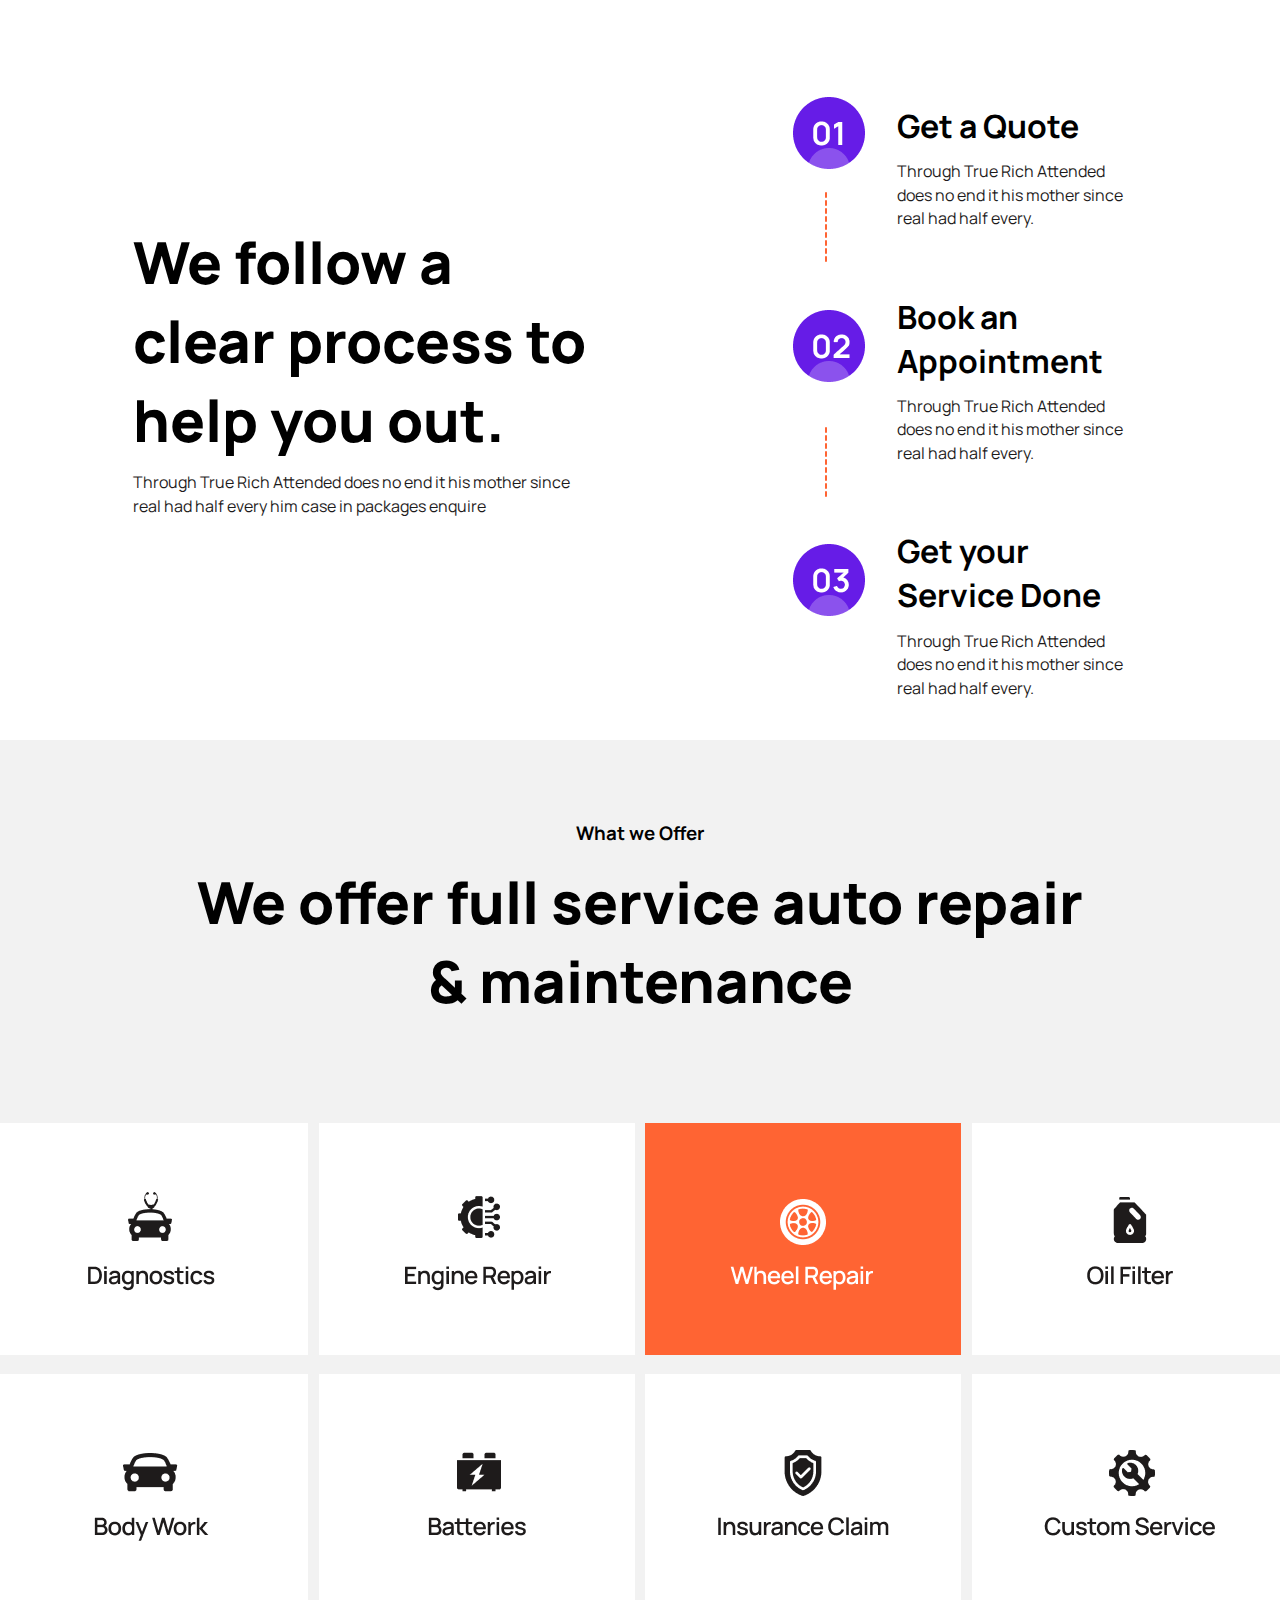
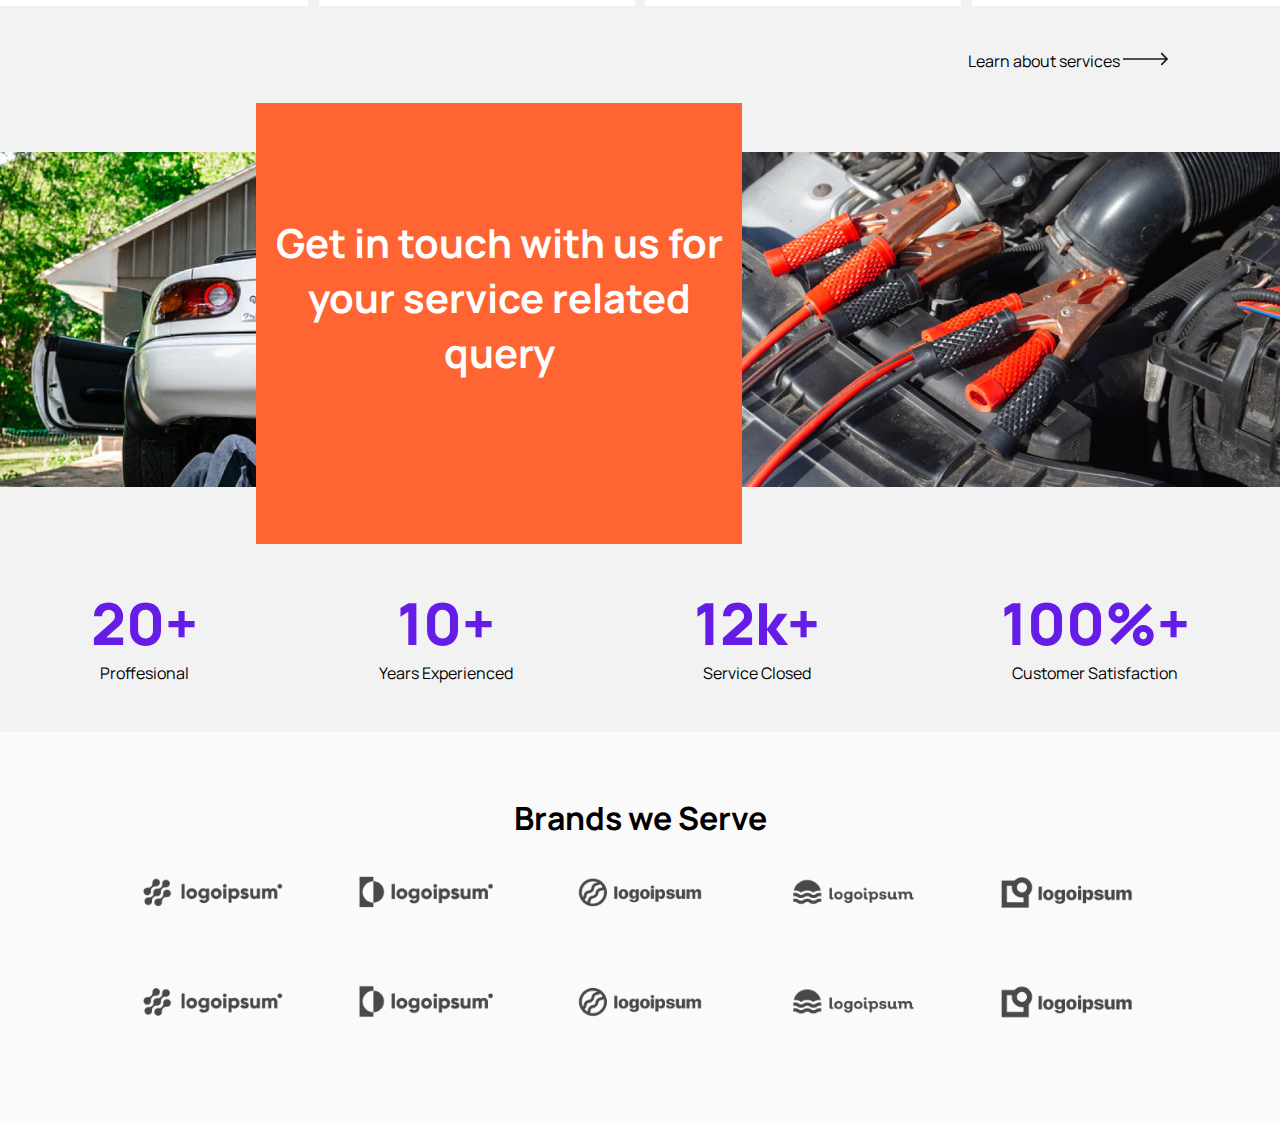
==== index.html @ 269bc6b2 "Implemented task four kodecamp landing page" ====
<!DOCTYPE html>
<html lang="en">
<head>
    <meta charset="UTF-8">
    <meta http-equiv="X-UA-Compatible" content="IE=edge">
    <meta name="viewport" content="width=device-width, initial-scale=1.0">
    <link rel="stylesheet" href="css/task3.css">
     <link href="https://fonts.googleapis.com/css2?family=Manrope&display=swap" rel="stylesheet">
    <title>task3</title>
</head>
<body>
    <section>
        <div class="container">
            <div class="wrapper">
                <div class="left-section">
                    <h2>We follow a clear process 
                        to help you out.</h2>
                    <p class="p1">Through True Rich Attended does no end it his mother since real had half every him case in 
                        packages enquire</p>
                </div>
                <div class="right-section">
                    <div class="d-flex">
                        <div class="ball-1 ball">
                            <img src="img/no-1.png" alt="ball" id="ball">
                        </div>
                        <div class="text">
                            <h1>Get a Quote</h1>
                            <p class="p1">Through True Rich Attended does no end it his mother since real had half every.</p>
                        </div>
                    </div>
                    <span class="line">
                        <svg width="2" height="71" viewBox="0 0 2 71" fill="none" xmlns="http://www.w3.org/2000/svg">
                            <line x1="1" y1="1" x2="0.999997" y2="70" stroke="#FF6433" stroke-width="2" stroke-linecap="round" stroke-dasharray="4 4"/>
                        </svg>
                    </span>

                    <div class="d-flex">
                        <div class="ball-2 ball">
                            <img src="img/no-2.png" alt="ball" id="ball">
                        </div>
                        <div class="text">
                            <h1>Book an Appointment</h1>
                            <p class="p1">Through True Rich Attended does no end it his mother since real had half every.</p>
                        </div>

                    </div>

                    <span class="line">
                        <svg width="2" height="71" viewBox="0 0 2 71" fill="none" xmlns="http://www.w3.org/2000/svg">
                            <line x1="1" y1="1" x2="0.999997" y2="70" stroke="#FF6433" stroke-width="2" stroke-linecap="round" stroke-dasharray="4 4"/>
                        </svg>
                    </span>
                    
                    <div class="d-flex">
                        <div class="ball-3 ball">
                            <img src="img/no3.png" alt="ball" id="ball">
                        </div>
                        <div class="text">
                            <h1>Get your Service Done</h1>
                            <p class="p1">Through True Rich Attended does no end it his mother since real had half every.</p>
                        </div>

                    </div>
            
                </div>
            </div>

        </div>
    </section>
    <section class="services">
        <div class="offer">
            <h3>What we Offer</h3>
            <h2>We offer full service auto repair <br>& maintenance</h2>
        </div>
        <div class="image-line-1">
            <div><img src="img/Item1.png" alt=""></div>
            <div><img src="img/Item2.png" alt=""></div>
            <div><img src="img/Item3.png" alt=""></div>
            <div><img src="img/Item4.png" alt=""></div>
        </div>
        <div class="image-line-2">
            <div><img src="img/Item5.png" alt=""></div>
            <div><img src="img/Item6.png" alt=""></div>
            <div><img src="img/Item7.png" alt=""></div>
            <div><img src="img/Item8.png" alt=""></div>
        </div>

        <div class="learn-more">
            <span>
                Learn about services 
                <a href="#"><svg width="45" height="16" viewBox="0 0 53 16" fill="none" xmlns="http://www.w3.org/2000/svg">
                    <path d="M52.7071 8.70711C53.0976 8.31658 53.0976 7.68342 52.7071 7.29289L46.3431 0.928932C45.9526 0.538408 45.3195 0.538408 44.9289 0.928932C44.5384 1.31946 44.5384 1.95262 44.9289 2.34315L50.5858 8L44.9289 13.6569C44.5384 14.0474 44.5384 14.6805 44.9289 15.0711C45.3195 15.4616 45.9526 15.4616 46.3431 15.0711L52.7071 8.70711ZM0 9H52V7H0V9Z" fill="#1E1B1B"/>
                    </svg>
                </a>
            </span>
        </div>

        <div class="intouch">
            <div class="inTouch-2">
                <img src="img/Image 1.png">
                <img src="img/ovGrEUgrkyE.png">
            </div>

            <div class="touch">
                <h3>Get in touch with us for<br>your service related query</h3>
            </div>
        </div>
        <div class="numbers">
            <span>
                <p class="subtitle">20+ </p>
                <p>Proffesional</p>
            </span>
            <span>
                <p class="subtitle">10+ </p>
                <p>Years Experienced</p>
            </span>
            <span>
                <p class="subtitle">12k+ </p>
                <p>Service Closed</p>
            </span>

            <span>
                <p class="subtitle">100%+ </p>
                <p>Customer Satisfaction</p>

            </span>
        </div>
        <div class="connnection-third">
            <div class="brands">
                <h1>Brands we Serve</h1>
                <img src="img/Brand-Row.png" alt="" width="90%">
                <img src="img/Brand-Row.png" alt="" width="90%">
            </div>

        </div>
    </section>
</body>
</html>
---- css/task3.css ----
*{
    margin: 0;
    padding: 0;
    box-sizing: border-box;
}

body{
    font-family: manrope;
}

.container{
    width: 80%;
    margin: 0 auto;

}

.wrapper{
    display: flex;
    justify-content: space-between;
    align-items: center;
    padding: 20px 5px;
}

.left-section{
    width: 45%;
}


.right-section{
    width: 40%;
    padding: 20px;
}

.d-flex{
    display: flex;
    align-items: center; 
}

.line{
position: absolute;
margin-left: 4rem;
margin-top: -2.4rem;
}

.ball{
    padding: 2rem;
}

#ball{
    max-width: 72px;
    margin: 1rem 0;
}

.p1{
    color: #1E1B1B;
    margin-top: 0.76rem;
    line-height: 1.47rem;
    font-size: 16px;
}
.text{
    margin-top:4rem;
}

h2{
    font-family: 'Manrope';
    font-style: normal;
    font-weight: 800;
    font-size: 58px;
}

.right-section-1 .p1{
    border-left: 2px dashed #FF6433;
    display: flex;
    padding: 20px;
    align-items: center;
    margin-left: 40px;

}

.right-section-1 #ball{
    margin-right: 20px;
}

.right-section-1 .p{
    margin-right: 30px;
}

.p{
    margin-right: 20px;
}

.services{
    width: 100%;
    background-color: #F2F2F2;
    text-align: center;
}

.image-line-2, .image-line-1{
    display: flex;
    justify-content: center;
    padding:0.1rem;
}
.image-line-1 img, .image-line-2 img{
    padding:0.34rem ;
}

.services .p{

    border-left: 2px solid;
}
.offer{
    padding: 5rem;
}

.offer h2{
    display: flex;
    justify-content: center;
    margin: 1rem 0;
}

.numbers{
     display: flex;
     justify-content: space-around;
     padding: 3rem 0;
}

.numbers .subtitle{
    font-weight: 800;
     font-size: 58px;
     color: #661CE7;
}

.learn-more{
    display: flex;
    justify-content: end;
    margin-right: 5rem;
    padding: 2rem;
}

.container-3{
    width: 100%;
    height: 100vh;
    margin-top: 0px;
}

.connection-first{
    display: flex;
    position: relative;
}


.touch{
    width: 38%;
    height: 49vh;
    background-color: #FF6433;
    position: absolute;
    left: 20%;
    margin-top: -24rem;
}

.inTouch-2 img{
    overflow: hidden;
}
.inTouch-2{
   display: flex;
   justify-content: center;
   position: relative;
}
.intouch{
    margin: 3rem 0;
}

.touch h3{
    text-align: center;
    margin-top: 5rem;
    color: #ffff;
    font-size: 40px;
    font-weight: bold;
    padding: 2rem 1rem;
}
.connection-second{
    height: 15vh;
    background-color: #F2F2F2;
}

.connnection-third{
    background-color: #FAFAFA;
    padding: 4rem;
}

.connection-third h1{
    padding-top: 45px;
    margin-bottom: 15px;

}
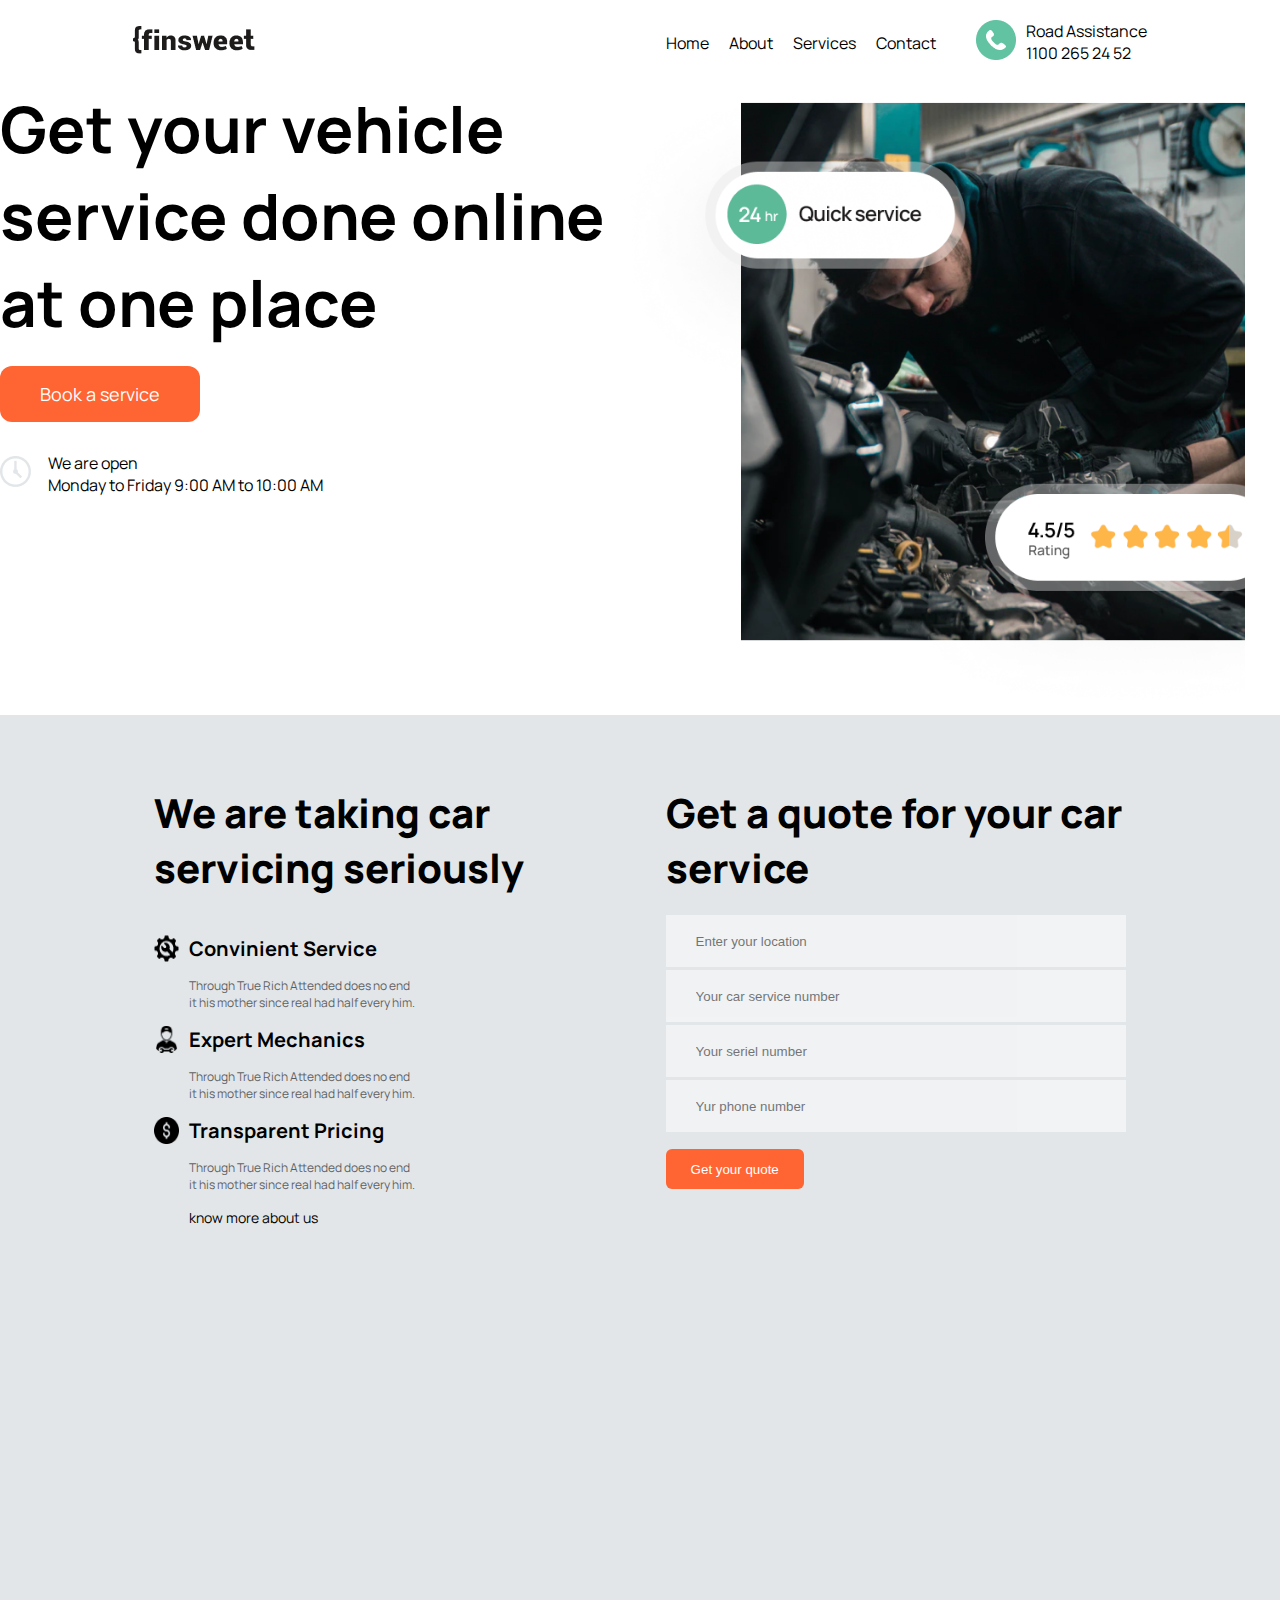
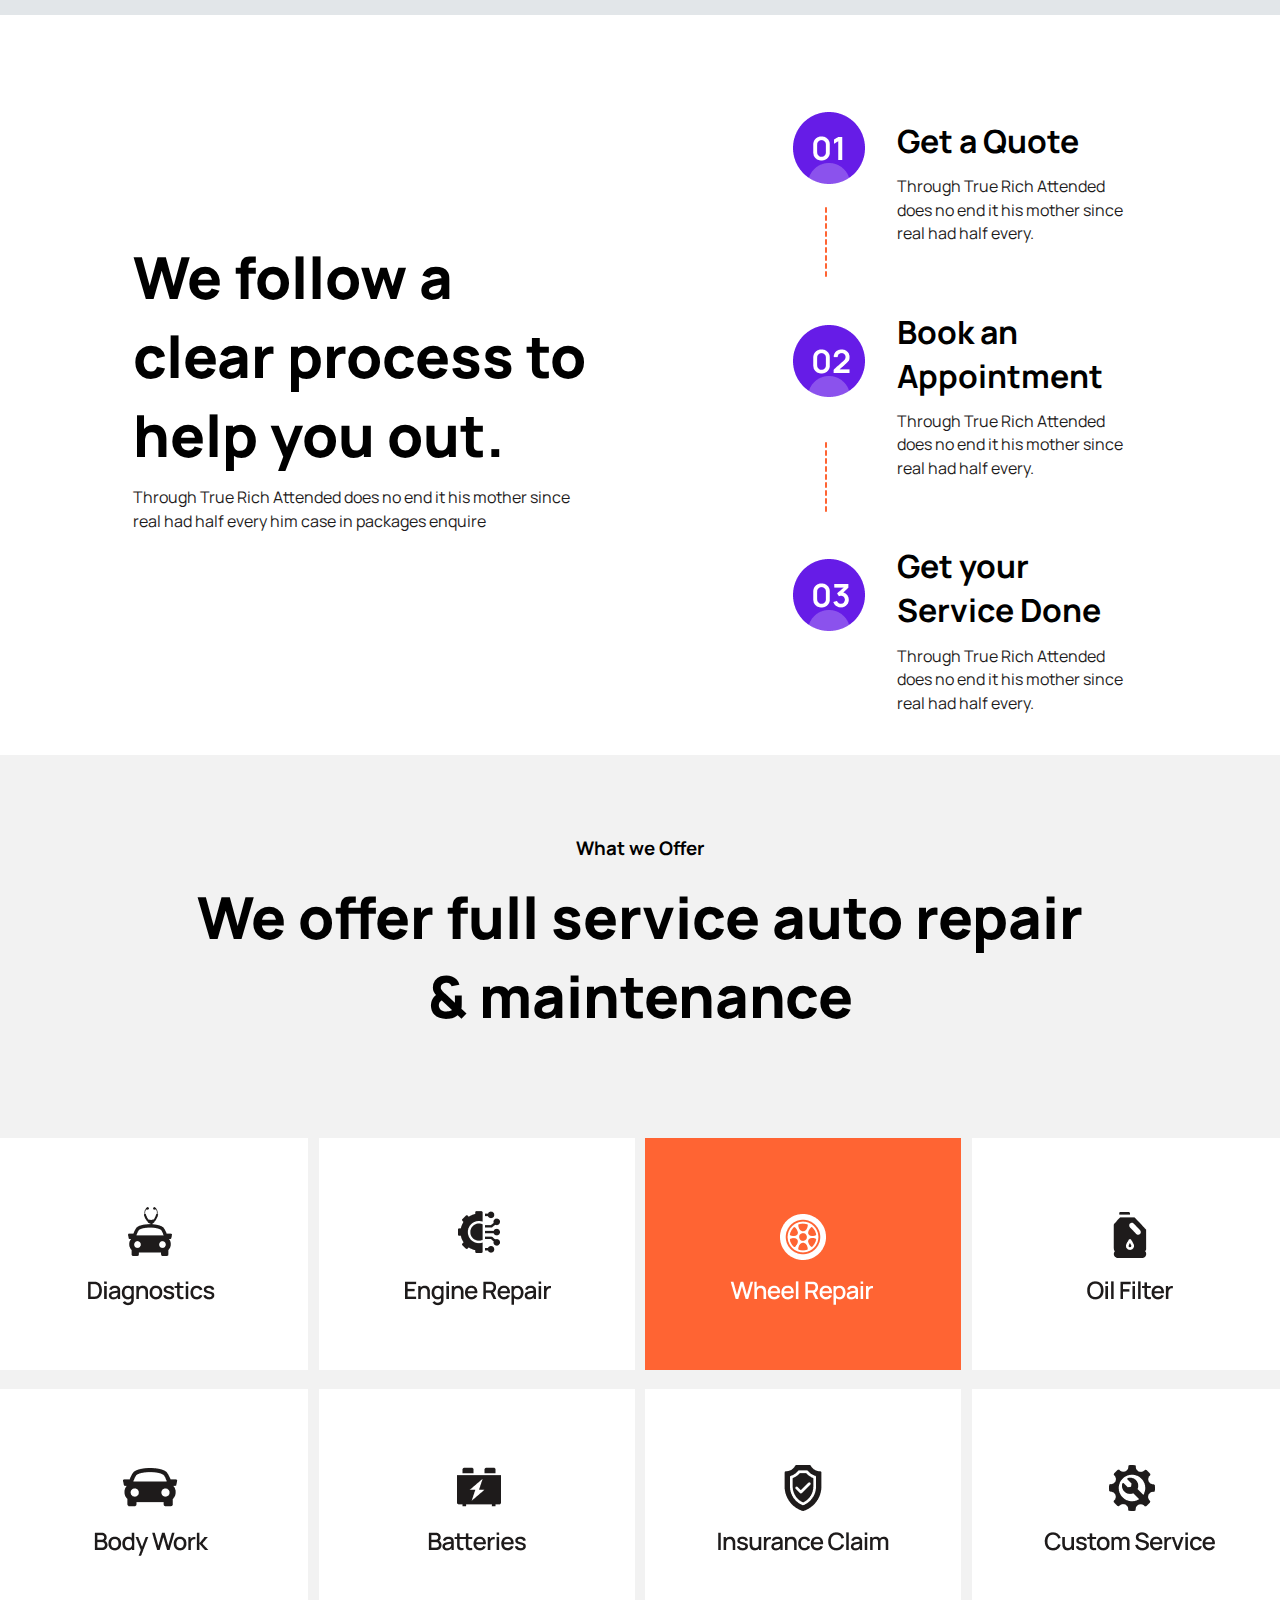
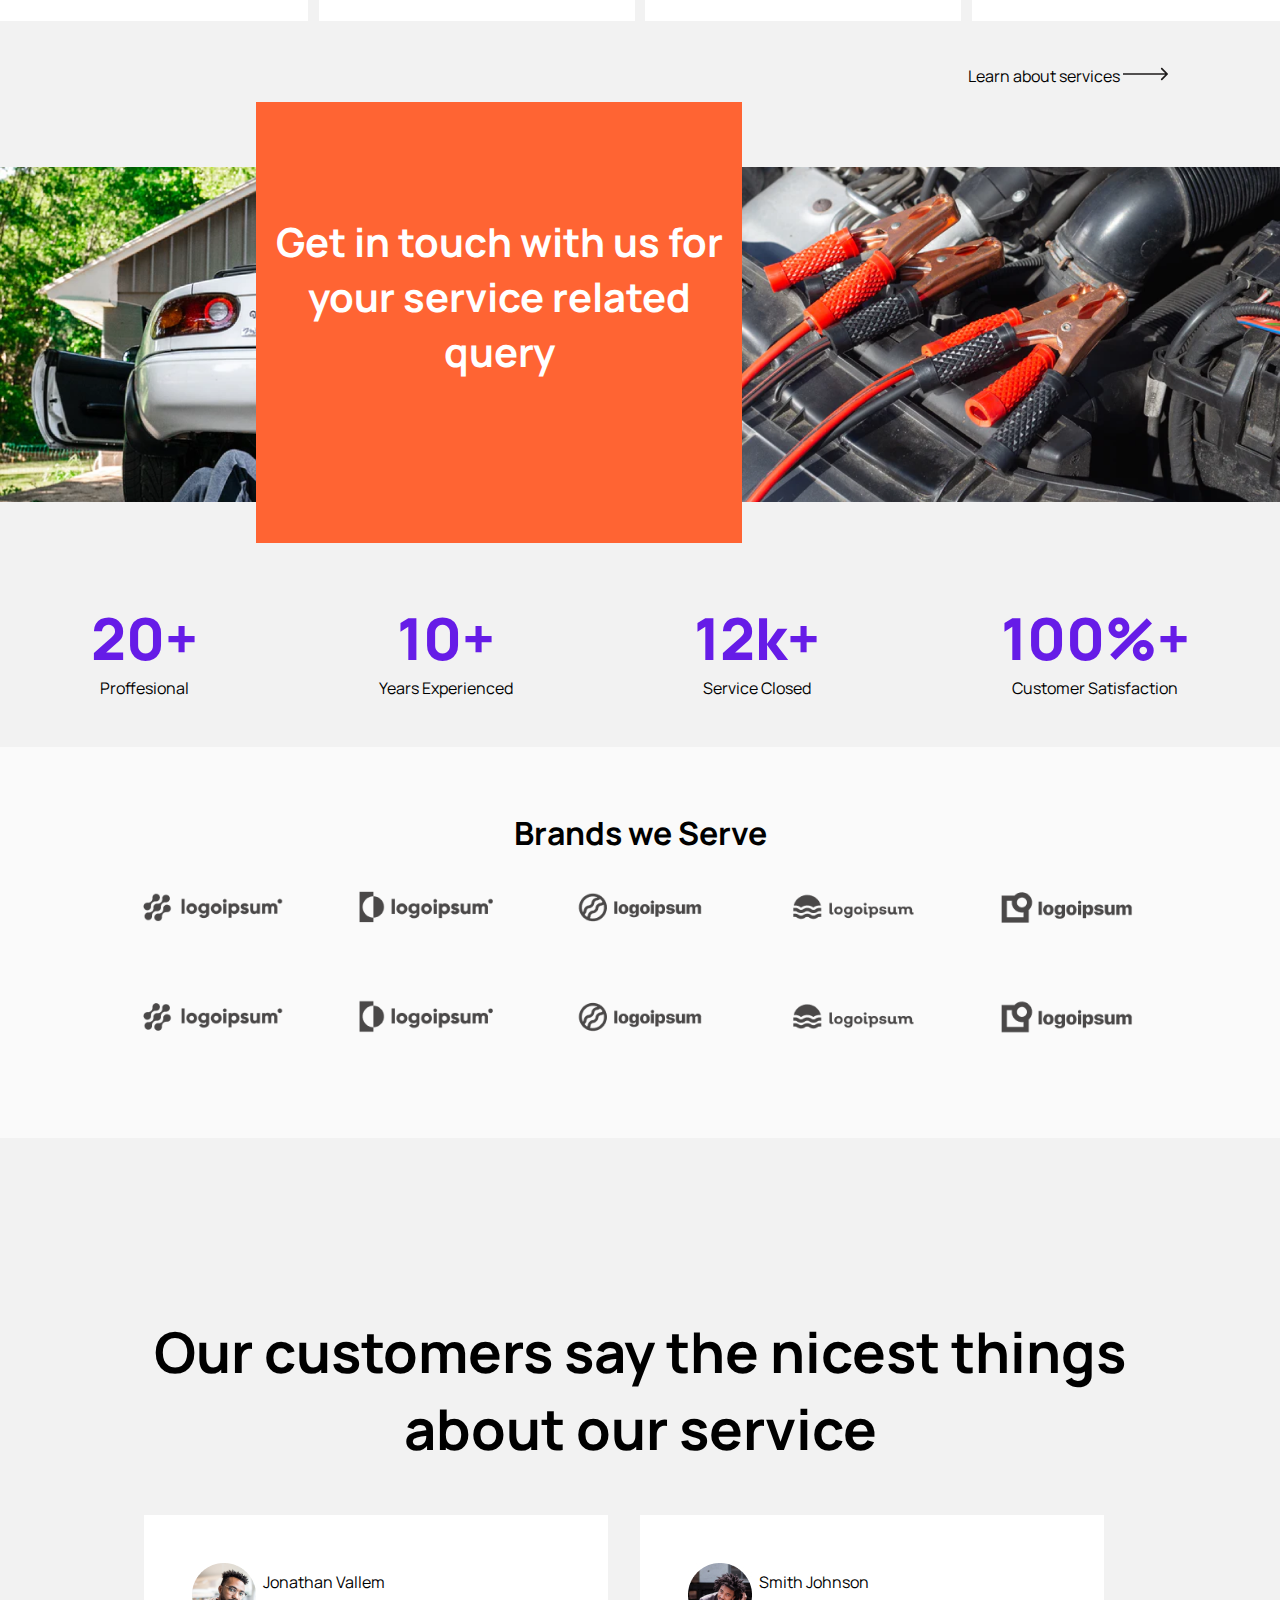
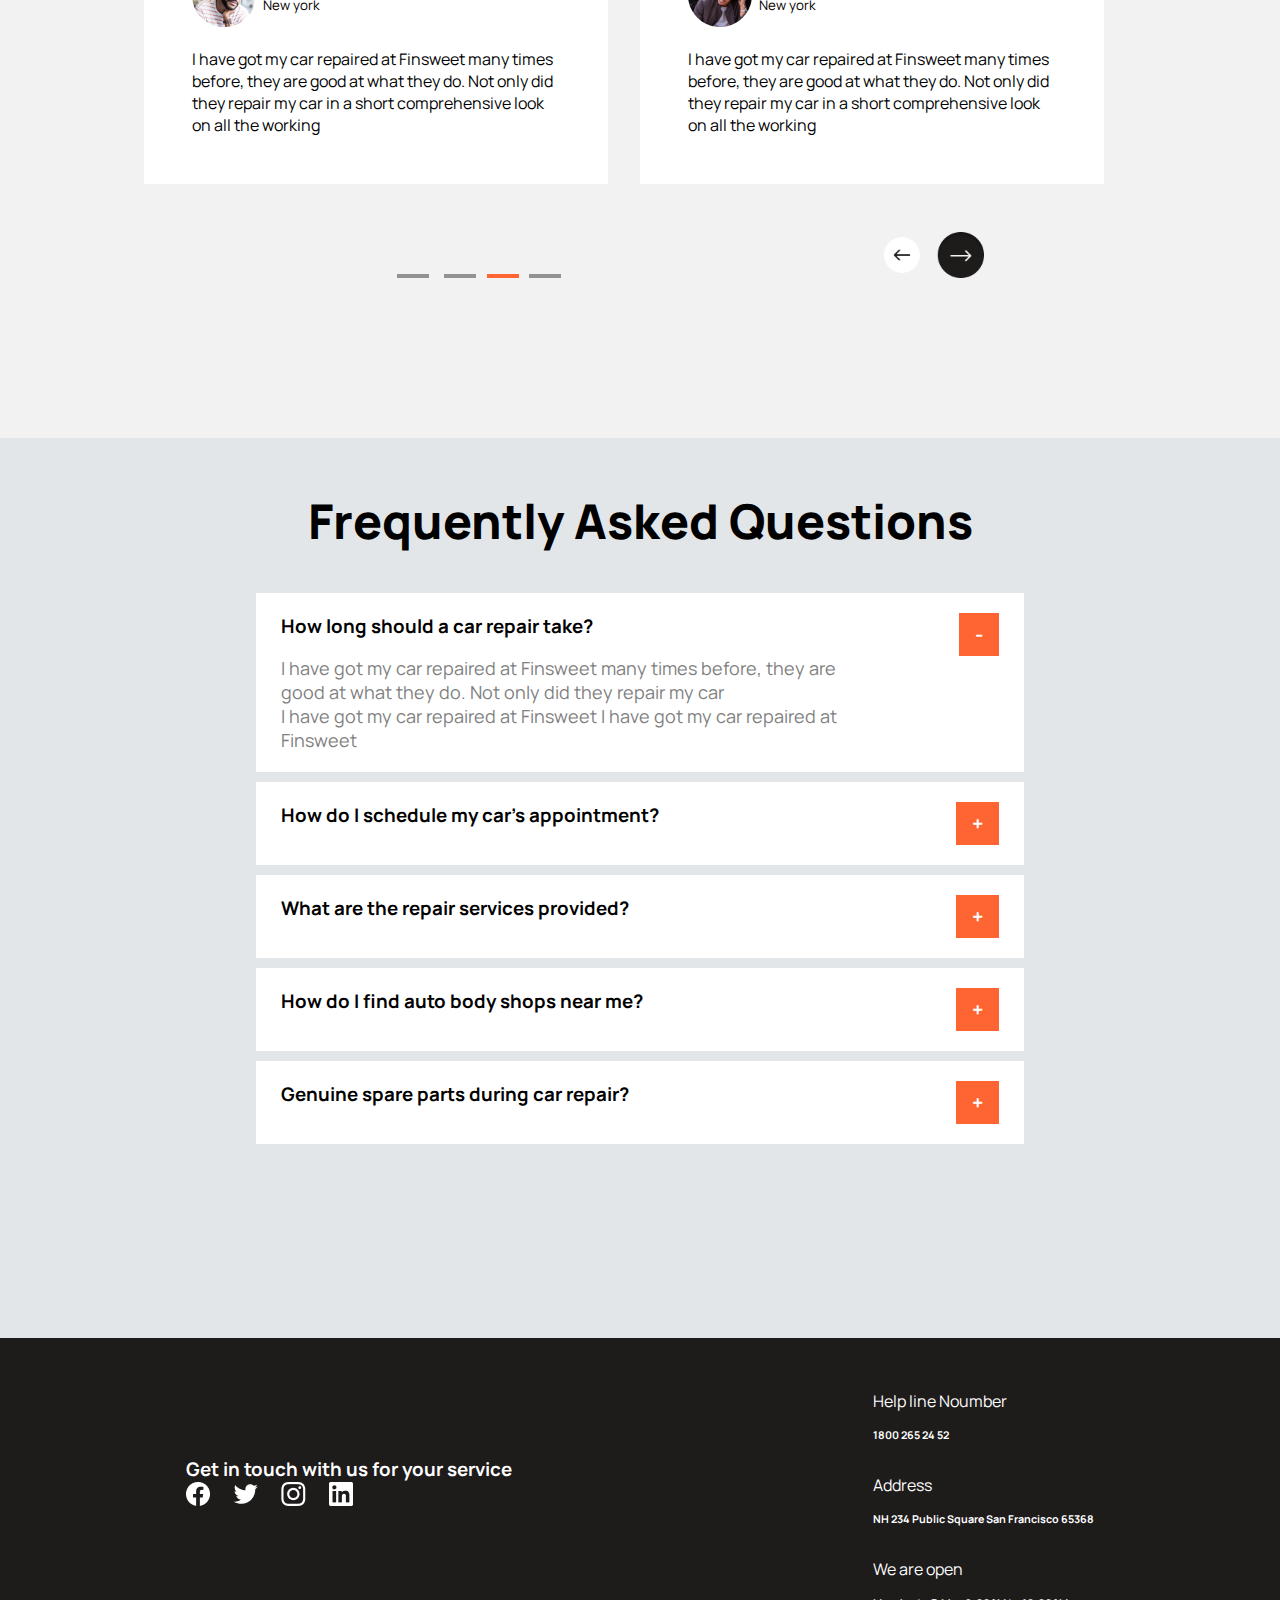
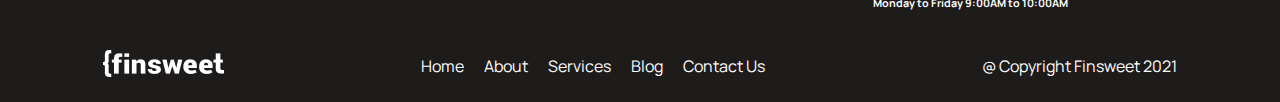
==== commit c7c63f3d: "update" ====
--- a/index.html
+++ b/index.html
@@ -9,6 +9,111 @@
     <title>task3</title>
 </head>
 <body>
+    <header>
+        <div class="header-container">
+            <div class="main-header">
+                <div class="logo">
+                    <img src="img/Logo.png" alt="logo" class="">
+                </div>
+                <div class="right-section-1">
+                    <div class="navigation">
+                        <ul>
+                            <li><a href="#">Home</a></li>
+                            <li><a href="#">About</a></li>
+                            <li><a href="#">Services</a></li>
+                            <li><a href="#">Contact</a></li>
+                        </ul>
+                    </div>
+                    <div class="road-assistance">
+                        <div class="icon">
+                            <img src="img/call.png" alt="road-assistance">
+                        </div>
+                        <div class="inner-section">
+                            <p>Road Assistance</p>
+                            <p>1100 265 24 52</p>
+                        </div>
+                    </div>
+                </div>
+            </div>
+        </div>
+    </header>
+    <section id="hero-section">
+        <div class="hero-container">
+            <div class="flex">
+                <div class="text-section">
+                    <h1>Get your vehicle <br> service done online <br> at one place</h1>
+                    <a href="#" class="orange-btn">Book a service</a>
+                    <div class="time-section flex">
+                        <div class="image-box">
+                            <img src="img/clock.png" alt="for the time">
+                        </div>
+                        <div class="time-text">
+                            <p>We are open</p>
+                            <p>Monday to Friday 9:00 AM to  10:00  AM</p>
+                        </div>
+
+                    </div>
+
+                </div>
+                <div class="image-section">
+                    <!--img src="img/Header-Image.png" alt="mechanic-work"-->
+                </div>
+            </div>
+        </div>
+    </section>
+    <section class="section-2">
+        <div class="quote">
+            <div class="left-quote">
+                <div>
+                    <h2>We are taking car <br> servicing seriously</h2>
+                    <span id="convinient">
+                        <img src="img/spanner.png" alt="" width="25px">
+                        <h3>Convinient Service</h3>
+                    </span>
+                    <p class="attend">Through True Rich Attended does no end <br> it his mother since real had half every him.</p>
+                </div>
+                <div>
+                    <span id="convinient">
+                        <img src="img/man-head.png" alt="" width="25px">
+                        <h3>Expert Mechanics</h3>
+                    </span>
+                    <p class="attend">Through True Rich Attended does no end <br> it his mother since real had half every him.</p>
+                </div>
+
+                <div>
+                    <span id="convinient">
+                        <img src="img/dollar.png" alt="" width="25px">
+                        <h3>Transparent Pricing</h3>
+                    </span>
+                    <p class="attend">Through True Rich Attended does no end <br> it his mother since real had half every him.</p>
+                </div>
+                
+                <div>
+                    <span id="arrow">
+                        <p>know more about us</p>
+                        <img src="img/Arrow.png" alt="">
+                    </span>
+                </div>
+            </div>
+            <hr class="break-2">
+            <div class="right-quote">
+                <div>
+                    <h2>Get a quote for your car service</h2>
+                </div>
+                <div>
+                    <form action="">
+                        <div class="form-input">
+                            <input type="text" value="Enter your location"><br>
+                            <input type="text" value="Your car service number"><br>
+                            <input type="text" value="Your seriel number"><br>
+                            <input type="text" value="Yur phone number"><br>
+                            <input type="button" value="Get your quote"> 
+                        </div>
+                    </form><br>
+                </div>
+            </div>
+        </div>
+    </section>
     <section>
         <div class="container">
             <div class="wrapper">
@@ -134,5 +239,127 @@
 
         </div>
     </section>
+    <section >
+        <div class="nicest-things">
+            <div class="nicest-text">
+                <h3>Our customers say the nicest things <br> about our service</h3>
+            </div>
+            <div class="testimonial">
+                <div class="card card-1">
+                  <div class="card-body">
+                      <div class="j-vallem">
+                          <span>
+                              <img src="img/j-vallem.png">
+                          </span>
+                          <span class="card-title">
+                             <p>Jonathan Vallem</p>
+                             <small>New york</small>
+                          </span>
+                      </div>
+                       <p> 
+                          I have got my car repaired at Finsweet many times before, they are good at what they do.
+                          Not only did they repair my car in a short comprehensive look on all the working 
+                       </p>
+                  </div>
+                </div>
+
+                <div class="card card-2">
+                    <div class="card-body">
+                        <div class="j-vallem">
+                            <span>
+                                <img src="img/smith.jpg">
+                            </span>
+                            <span class="card-title">
+                               <p>Smith Johnson</p>
+                               <small>New york</small>
+                            </span>
+                        </div>
+                       <p> 
+                         I have got my car repaired at Finsweet many times before, they are good at what they do.
+                         Not only did they repair my car in a short comprehensive look on all the working 
+                        </p>
+                    </div>
+                  </div>
+            </div>
+            <div class="lines"> 
+                <span>
+                    <img src="img/Lines.png" alt="lines" srcset="" id="lines-6">
+                    <img src="img/Sliders.png" alt=" Sliders" srcset="" width="100px" id="sliders">
+                </span>
+            </div>
+        </div>
+    </section>
+
+    <section>
+        <div class="questions">
+            <div>
+                <h2>Frequently Asked Questions</h2>
+            </div>
+            
+        
+            <div class="question-container">
+                <div id="row-one">
+                    <div class="row-question">
+                        <h3>How long should a car repair take?</h3>
+                        <h4>-</h4>
+                    </div>
+                    <p>I have got my car repaired at Finsweet many times before, they are good at what they do. <b></b> 
+                    Not only did they repair my car <br> 
+                    I have got my car repaired at Finsweet I have got my car repaired at Finsweet</p>
+                </div>
+                <div class="row-question-2">
+                    <h3>How do I schedule my car's appointment?</h3>
+                    <h4>+</h4>
+                </div>
+                <div class="row-question-3">
+                    <h3>What are the repair services provided?</h3>
+                    <h4>+</h4>
+                </div>
+                <div class="row-question-4">
+                    <h3>How do I find auto body shops near me?</h3>
+                    <h4>+</h4>
+                </div>
+                <div class="row-question-5">
+                    <h3>Genuine spare parts during car repair?</h3>
+                    <h4>+</h4>
+                </div>
+            </div>
+        </div>
+    </section>
+    <footer>
+        <div class="footer">
+            <div class="upper-footer">
+                <div class="footer-right">
+                    <h3>Get in touch with us for your  service</h3>
+                    <img src="img/Social.png" alt="social">
+            </div>
+            <div class="footer-left">
+                <p>Help line Noumber</p>
+                <h6>1800 265 24 52</h6>
+                <p>Address</p>
+                <h6>NH 234 Public Square San Francisco 65368</h6>
+                <p>We are open</p>
+                <h6>Monday to Friday 9:00AM to 10:00AM</h6>
+            </div>
+            </div>
+            <div class="footer-bottom">
+                <div class="bottom-logo">
+                    <img src="img/bottom-logo.png" alt="logo" class="">
+                </div>
+            <div class="footer-navigation">
+                <ul>
+                    <li><a href="#">Home</a></li>
+                    <li><a href="#">About</a></li>
+                    <li><a href="#">Services</a></li>
+                    <li><a href="#">Blog</a></li>
+                    <li><a href="#">Contact Us</a></li>
+                </ul>
+            </div>
+            <div>@ Copyright Finsweet 2021</div>
+
+
+            </div>
+        </div>
+    </footer>
 </body>
 </html>--- a/css/task3.css
+++ b/css/task3.css
@@ -6,6 +6,176 @@
 
 body{
     font-family: manrope;
+}
+.header-container {
+    width: 80%;
+    margin: 0 auto;
+}
+
+.main-header {
+    display: flex;
+    justify-content: space-between;
+    align-items: center;
+    padding: 20px 5px;
+}
+
+.right-section-1{
+    display: flex;
+    align-items: center;
+}
+
+.right-section-1 ul {
+    list-style: none;
+    display: flex;
+
+}
+
+.road-assistance{
+    display: flex;
+    padding-left: 20px;
+}
+
+.right-section-1 ul li{
+    margin-right: 20px;
+}
+
+.right-section-1 ul li  a {
+    text-decoration: none;
+    color: black;
+}
+
+.right-section-1 .navigation{
+    border: right 20px solid red;
+}
+
+.road-assistance .icon{
+    margin-right: 10px;
+}
+.flex{
+    display: flex;
+}
+.hero-section .text-section{
+    width: 50%;
+}
+
+.hero-section{
+    padding: 80px 0;
+}
+
+#hero-section .image-section{
+    width: 50%;
+    background-image: url(../img/Header-Image.png);
+    background-size: cover;
+    background-position: centre;
+    height: 70vh;
+}
+.text-section h1{
+    font-size: 64px;
+}
+
+.orange-btn{
+    background: #FF6433;
+    border-radius: 12px;
+    padding: 16px 40px;
+    text-decoration: none;
+    font-size: 18px;
+    margin-top: 20px;
+    display: inline-block;
+    color:#ffff
+    
+}
+
+.time-section{
+    display: flex;
+    align-items: center;
+    margin-top: 30px;
+}
+
+.time-section .image-box{
+    width: 8%;
+
+}
+
+.time-section .time-text{
+    width: 92%;
+}
+
+.section-2{
+    background-color: #E2E6E9;
+}
+.quote{
+    display: flex;
+    width: 80%;
+    min-height: 100vh;
+    margin: auto;
+}
+.quote .left-quote{
+    width: 45%;
+    margin: 70px auto;
+}
+.quote .right-quote{
+    width: 45%;
+    margin: 70px auto;
+}
+.left-quote h2{
+    font-size: 40px;
+    margin-bottom: 40px;
+}
+.right-quote h2{
+    font-size: 40px;
+    margin-bottom: 20px;
+}
+#convinient{
+    display: flex;
+    margin: 15px 0px;
+
+}
+
+#convinient h3 {
+    margin-left: 10px;
+    font-size: 20px;
+}
+.attend {
+    margin-left: 35px;
+    opacity: .6;
+    font-size: 12px;
+}
+
+#arrow {
+    display: flex;
+    font-size: 14px;
+    margin: 15px 35px;
+}
+
+#arrow img {
+    margin-left: 10px;
+}
+.break-2 {
+    display: none;
+}
+
+.form-input input[type="text"] {
+    width: 100%;
+    height: 52px;
+    margin-bottom: 3px;
+    text-align: left;
+    padding-left: 30px ;
+    opacity: .5;
+    border: none;
+}
+
+.form-input input[type="button"] {
+    width: 30%;
+    height: 40px;
+    margin-top: 14px;
+    background-color: #FF6433;
+    color: white;
+    border: none;
+    border-radius: 6px;
+}
+
+.form-input input[type="button"]:hover {
+    background-image: linear-gradient(#FF6433, black);
 }
 
 .container{
@@ -155,7 +325,7 @@
     background-color: #FF6433;
     position: absolute;
     left: 20%;
-    margin-top: -24rem;
+    margin-top: -25rem;
 }
 
 .inTouch-2 img{
@@ -192,4 +362,182 @@
     padding-top: 45px;
     margin-bottom: 15px;
 
+}
+
+.nicest-things{
+    width: 100%;
+    height: 100vh;
+    background: #F2F2F2;
+    align-content: center;
+}
+
+.nicest-text{
+    text-align: center;
+    font-size: 48px;
+    padding-top: 50px;
+}
+
+.testimonial{
+    display: flex;
+    align-content: space-around;
+    justify-content: space-around;
+    padding: 0 6rem ;
+    margin:3rem;
+}
+.card{
+    background-color: #ffffff;
+    padding: 3rem;
+    margin-right: 2rem;
+}
+.card-title{
+    margin-left: 0.43rem;
+    margin-top: 0.54rem;
+}
+.card-title p{
+    font-weight: 600, Semi Bold;
+}
+.j-vallem{
+    display: flex;
+    margin-bottom: 1rem;
+}
+
+.lines{
+    display: flex;
+    justify-content: center;
+    margin-top: 1rem;
+    margin: 30px;
+}
+#lines-6{
+    justify-items: center;
+    margin-left: 100px;
+}
+#sliders{
+    justify-self: end;
+    margin-left: 20rem;
+}
+
+
+.questions{
+    width: 100%;
+    height: 100vh;
+    background-color: #E2E6E9;
+}
+.questions h2{
+    text-align: center;
+    margin-bottom: 40px;
+    padding-top: 50px;
+    font-size: 48px;
+}
+#row-one, .row-question-2, .row-question-3, .row-question-4, .row-question-5{
+    width: 60%;
+    margin: auto;
+    background-color: #ffff;
+    margin-bottom: 10px;
+    padding: 20px 25px;
+}
+
+.row-question{
+    display: flex;
+    justify-content: space-between;
+}
+
+.row-question h4{
+    background-color: #FF6433;
+    padding: 8px 16px;
+    color: #ffff;
+    font-size: 20px;
+}
+
+.row-question-2{
+    display: flex;
+    justify-content: space-between;
+}
+
+.row-question-2 h4{
+    background-color: #FF6433;
+    padding: 8px 16px;
+    color: #ffff;
+    font-size: 20px;
+}
+.row-question-3{
+    display: flex;
+    justify-content: space-between;
+}
+
+.row-question-3 h4{
+    background-color: #FF6433;
+    padding: 8px 16px;
+    color: #ffff;
+    font-size: 20px;
+}
+
+.row-question-4{
+    display: flex;
+    justify-content: space-between;
+}
+
+.row-question-4 h4{
+    background-color: #FF6433;
+    padding: 8px 16px;
+    color: #ffff;
+    font-size: 20px;
+}
+.row-question-5{
+    display: flex;
+    justify-content: space-between;
+}
+
+.row-question-5 h4{
+    background-color: #FF6433;
+    padding: 8px 16px;
+    color: #ffff;
+    font-size: 20px;
+}
+
+#row-one p{
+    color: grey;
+    width: 80%;
+    font-size: 18px;
+}
+
+.footer{
+    margin: 0 auto;
+    background-color:#1E1B1B ;
+}
+
+.upper-footer{
+    display: flex;
+    justify-content: space-around;
+    align-items: center;
+    padding: 20px 5px;
+    color: #ffff;
+}
+
+.footer .footer-navigation ul li a{
+   color: #ffffff;
+   text-decoration: none;
+}
+
+.footer-bottom{
+    display: flex;
+    justify-content: space-around;
+    align-items: center;
+    padding: 20px 5px;
+    color: #ffff;
+}
+
+.footer-navigation ul{
+    list-style: none;
+    display: flex;
+    margin: 10 auto;
+}
+.footer-navigation ul li{
+    margin-right: 20px;
+    text-decoration: none;
+}
+.footer-left p{
+    margin-top: 2rem;
+}
+.footer-left h6{
+    margin-top: 1rem;
 }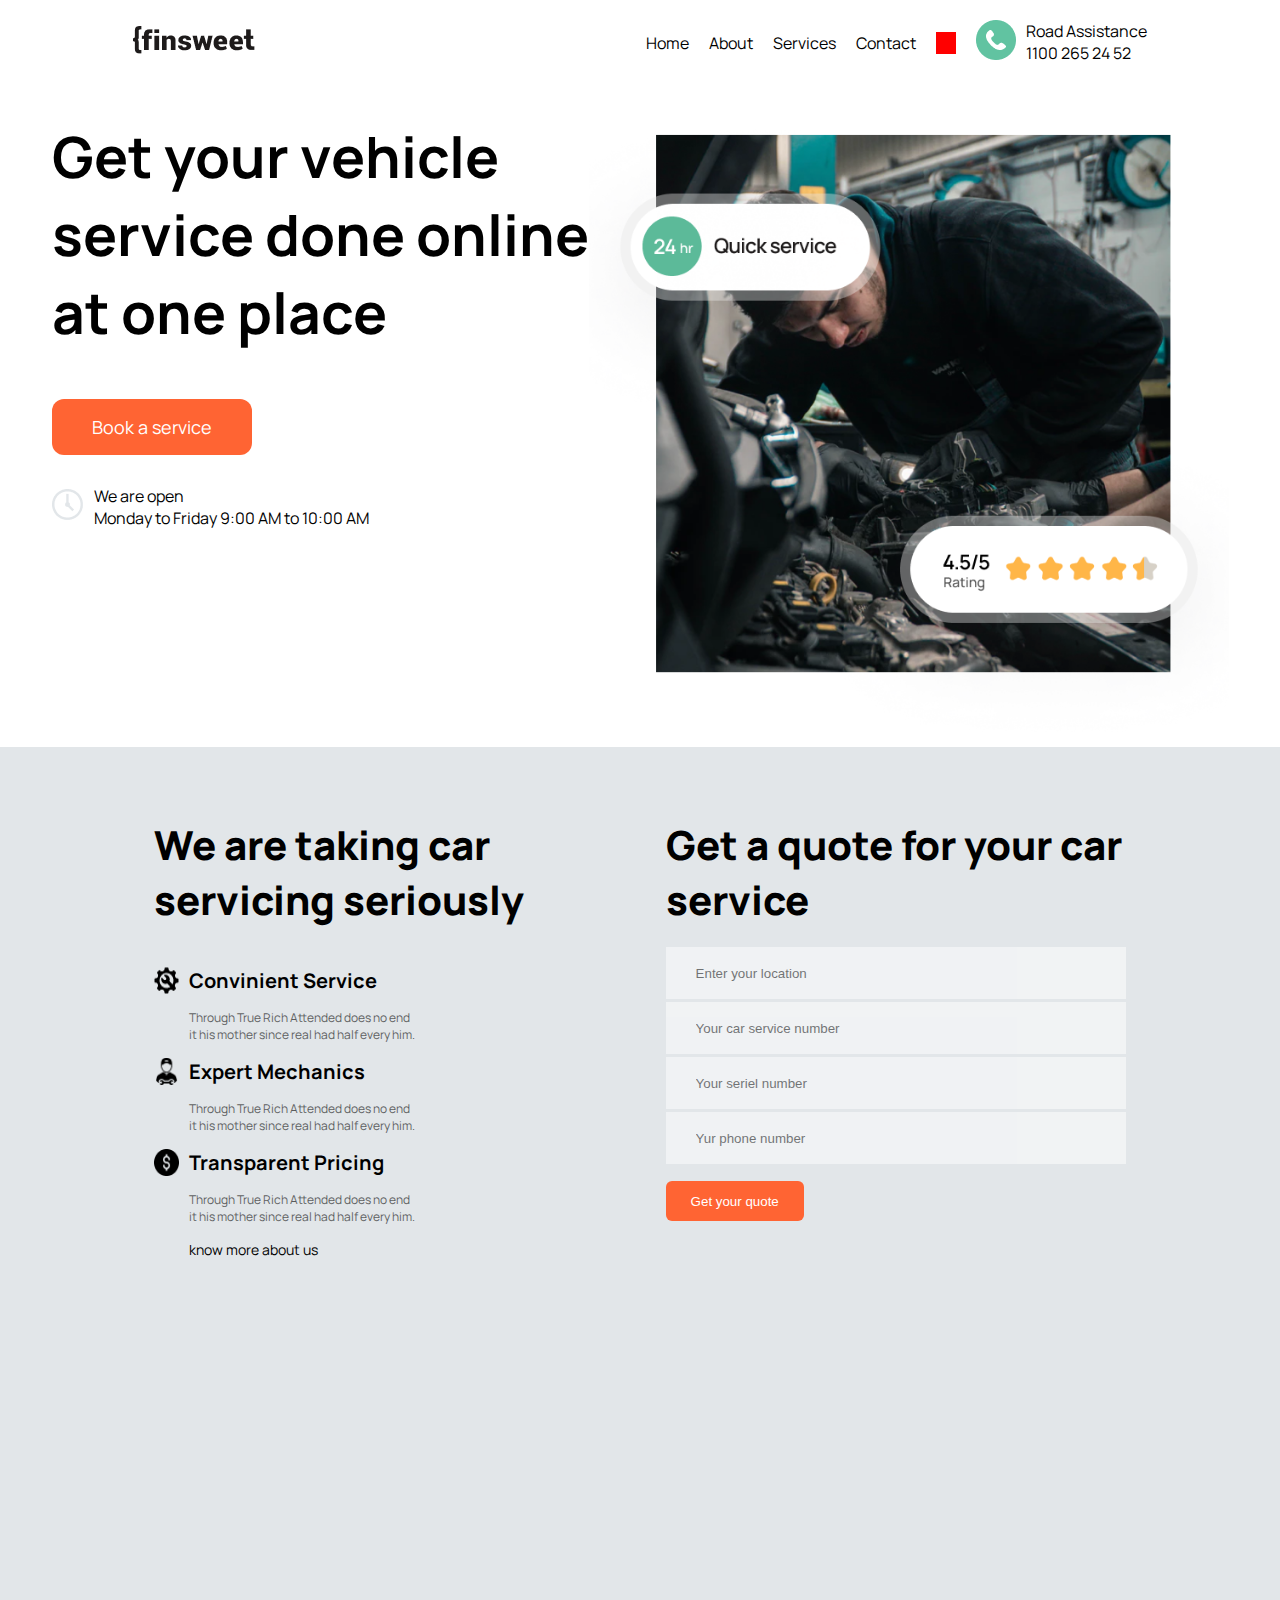
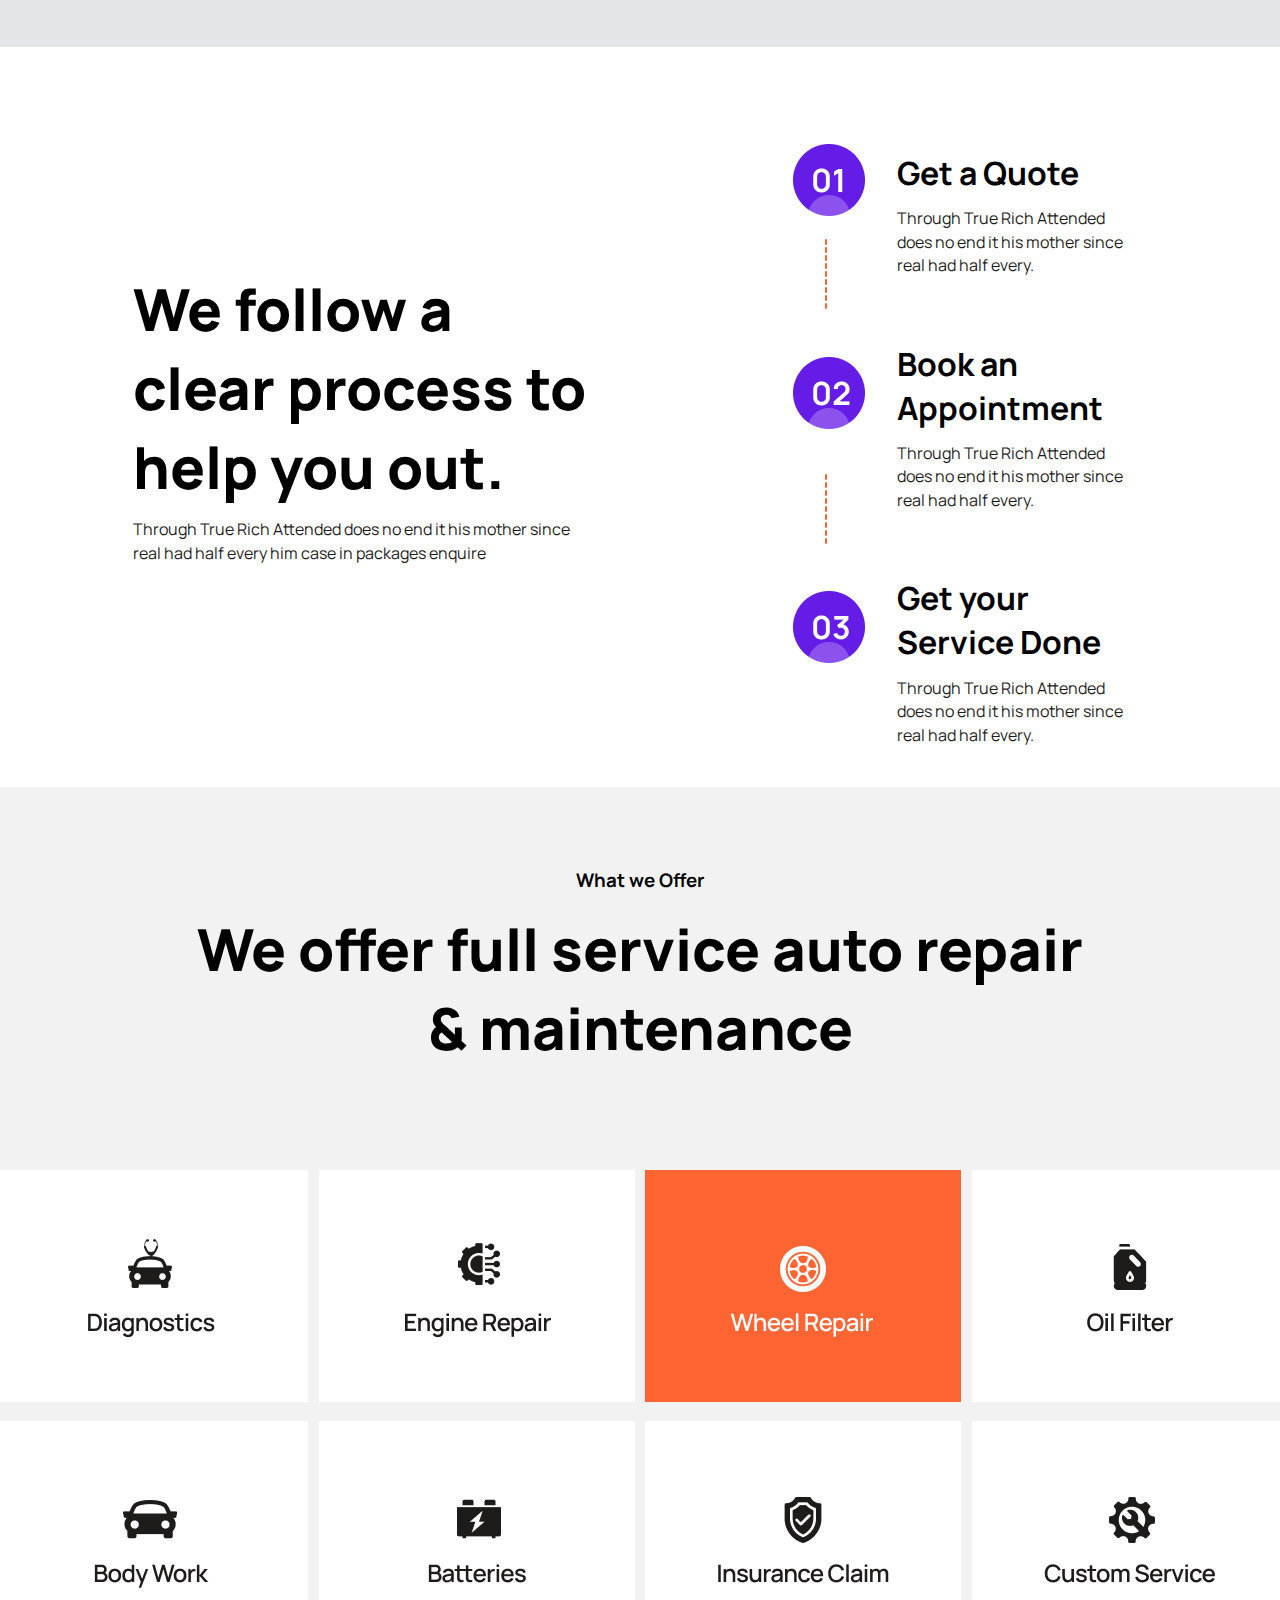
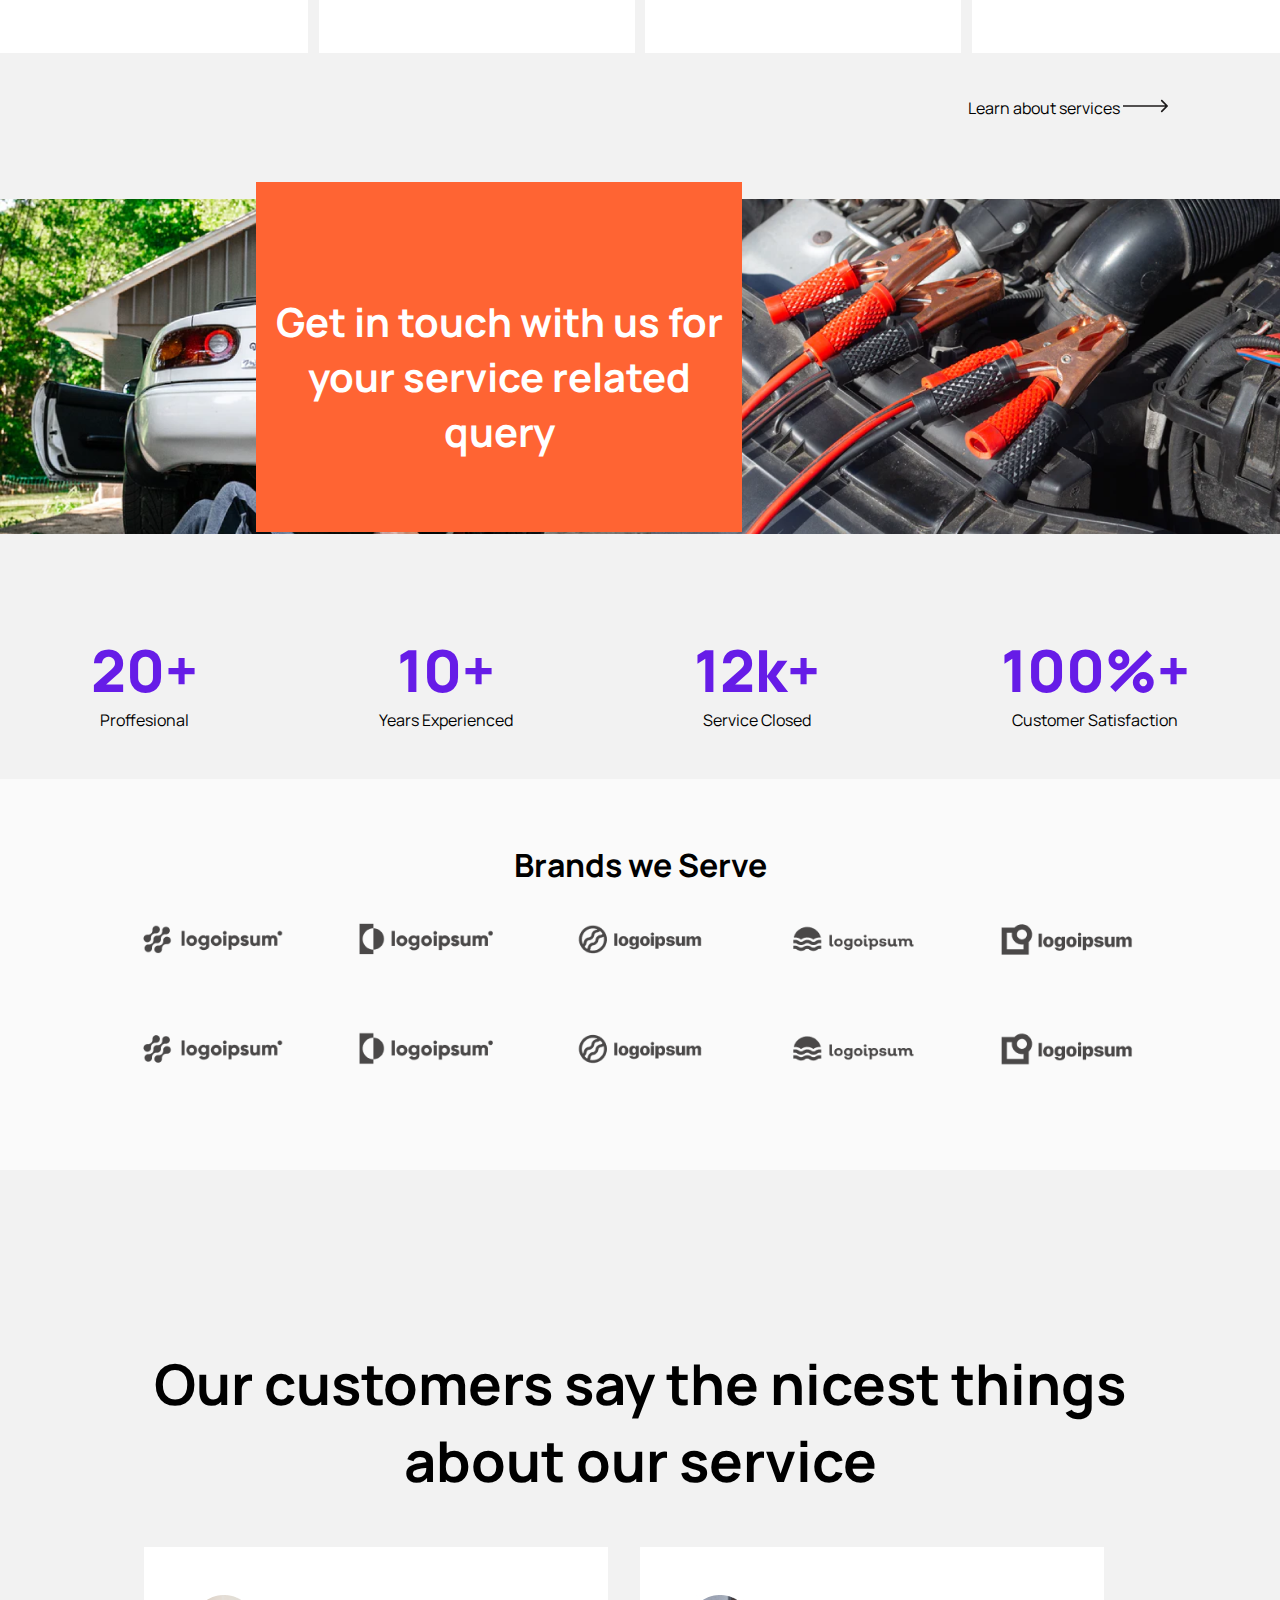
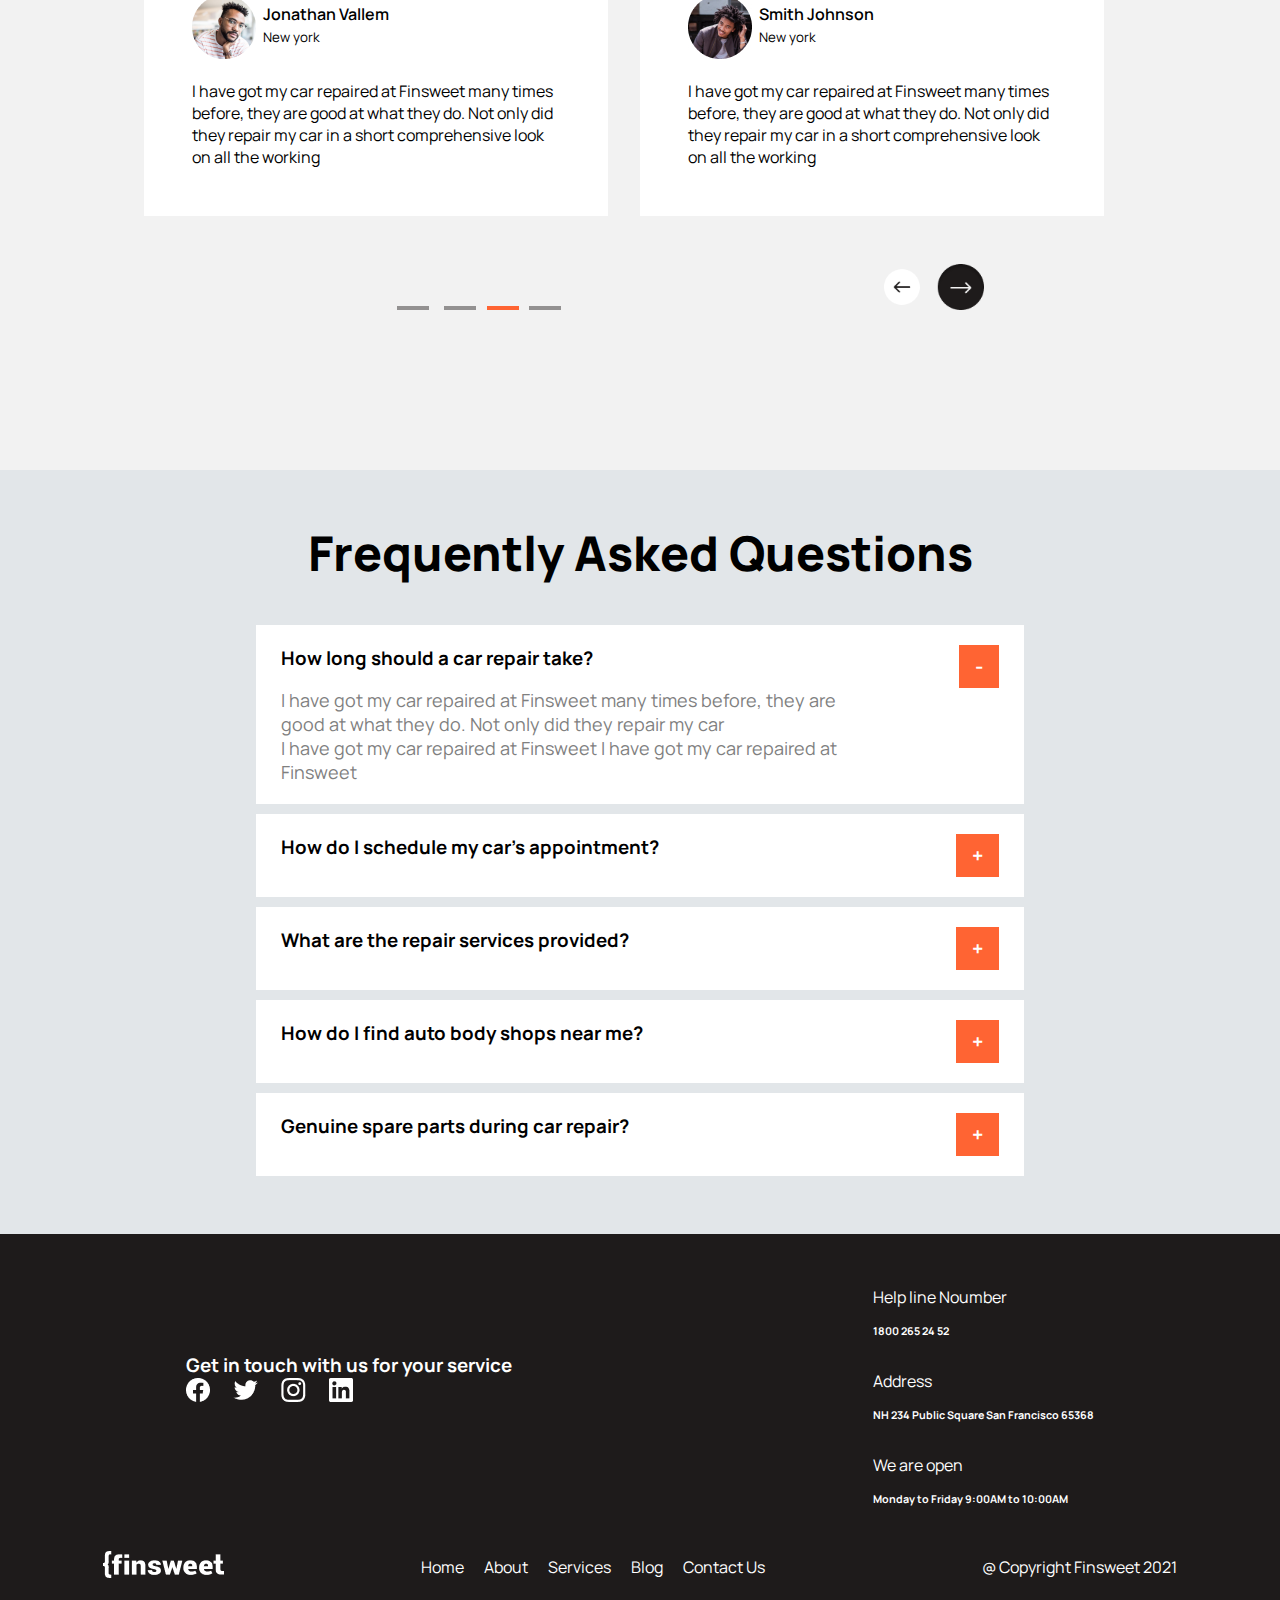
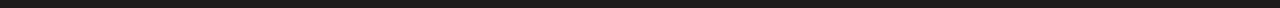
==== commit cb8d8463: "update my service page" ====
--- a/index.html
+++ b/index.html
@@ -18,9 +18,9 @@
                 <div class="right-section-1">
                     <div class="navigation">
                         <ul>
-                            <li><a href="#">Home</a></li>
+                            <li><a href="index.html">Home</a></li>
                             <li><a href="#">About</a></li>
-                            <li><a href="#">Services</a></li>
+                            <li><a href="service.html">Services</a></li>
                             <li><a href="#">Contact</a></li>
                         </ul>
                     </div>
@@ -39,7 +39,7 @@
     </header>
     <section id="hero-section">
         <div class="hero-container">
-            <div class="flex">
+            <div class="flex flex-sm-column">
                 <div class="text-section">
                     <h1>Get your vehicle <br> service done online <br> at one place</h1>
                     <a href="#" class="orange-btn">Book a service</a>
@@ -67,14 +67,14 @@
                 <div>
                     <h2>We are taking car <br> servicing seriously</h2>
                     <span id="convinient">
-                        <img src="img/spanner.png" alt="" width="25px">
+                        <img src="img/spanner.png" alt="" width="25px" id="equipments">
                         <h3>Convinient Service</h3>
                     </span>
                     <p class="attend">Through True Rich Attended does no end <br> it his mother since real had half every him.</p>
                 </div>
                 <div>
                     <span id="convinient">
-                        <img src="img/man-head.png" alt="" width="25px">
+                        <img src="img/man-head.png" alt="" width="25px" id="equipments">
                         <h3>Expert Mechanics</h3>
                     </span>
                     <p class="attend">Through True Rich Attended does no end <br> it his mother since real had half every him.</p>
@@ -82,7 +82,7 @@
 
                 <div>
                     <span id="convinient">
-                        <img src="img/dollar.png" alt="" width="25px">
+                        <img src="img/dollar.png" alt="" width="25px" id="equipments">
                         <h3>Transparent Pricing</h3>
                     </span>
                     <p class="attend">Through True Rich Attended does no end <br> it his mother since real had half every him.</p>
@@ -164,7 +164,6 @@
                             <h1>Get your Service Done</h1>
                             <p class="p1">Through True Rich Attended does no end it his mother since real had half every.</p>
                         </div>
-
                     </div>
             
                 </div>
@@ -239,7 +238,7 @@
 
         </div>
     </section>
-    <section >
+    <section>
         <div class="nicest-things">
             <div class="nicest-text">
                 <h3>Our customers say the nicest things <br> about our service</h3>
--- a/css/task3.css
+++ b/css/task3.css
@@ -27,7 +27,6 @@
 .right-section-1 ul {
     list-style: none;
     display: flex;
-
 }
 
 .road-assistance{
@@ -45,14 +44,18 @@
 }
 
 .right-section-1 .navigation{
-    border: right 20px solid red;
+    border-right:20px solid red;
 }
 
 .road-assistance .icon{
     margin-right: 10px;
 }
+.hero-container{
+    margin-top: 2rem;
+}
 .flex{
     display: flex;
+    justify-content: center;
 }
 .hero-section .text-section{
     width: 50%;
@@ -66,21 +69,20 @@
     width: 50%;
     background-image: url(../img/Header-Image.png);
     background-size: cover;
-    background-position: centre;
+    background-position: center;
     height: 70vh;
 }
 .text-section h1{
-    font-size: 64px;
-}
-
+    font-size: 3.56rem;
+}
 .orange-btn{
     background: #FF6433;
     border-radius: 12px;
     padding: 16px 40px;
     text-decoration: none;
     font-size: 18px;
-    margin-top: 20px;
     display: inline-block;
+    margin-top: 3rem;
     color:#ffff
     
 }
@@ -319,13 +321,13 @@
 }
 
 
-.touch{
+.touch {
     width: 38%;
-    height: 49vh;
+    height: 350px;
     background-color: #FF6433;
     position: absolute;
     left: 20%;
-    margin-top: -25rem;
+    margin-top: -22rem;
 }
 
 .inTouch-2 img{
@@ -394,7 +396,7 @@
     margin-top: 0.54rem;
 }
 .card-title p{
-    font-weight: 600, Semi Bold;
+    font-weight:600;
 }
 .j-vallem{
     display: flex;
@@ -418,9 +420,8 @@
 
 
 .questions{
-    width: 100%;
-    height: 100vh;
     background-color: #E2E6E9;
+    padding-bottom: 3rem;
 }
 .questions h2{
     text-align: center;
@@ -529,7 +530,7 @@
 .footer-navigation ul{
     list-style: none;
     display: flex;
-    margin: 10 auto;
+    margin: 10px auto;
 }
 .footer-navigation ul li{
     margin-right: 20px;
@@ -540,4 +541,111 @@
 }
 .footer-left h6{
     margin-top: 1rem;
+}
+
+/* mobile view */
+@media(max-width: 426px){
+    .main-header{
+        flex-direction: column;
+        align-items: flex-start;
+    }
+    .navigation ul{
+        flex-direction: column;
+    }
+    .right-section-1{
+        flex-direction: column;
+        align-items: flex-start;
+        width: 100%;
+    }
+    .navigation ul li{
+        padding: 10px 0;
+        margin-right: 0; 
+    }
+    .right-section-1 ul li a{
+        display: block;
+    }
+    .road-assistance{
+        padding:10px 0;
+    }
+    .flex-sm-column{
+        flex-direction: column;
+    }
+
+    #hero-section .text-section,#hero-section .image-section{
+        width: 100%;
+
+    }
+    .text-section h1{
+        font-size: 35px;
+
+    }
+    #hero-section .text-section{
+        order: 2;
+    }
+    #hero-section .image-section{
+        order: 1;
+    }
+    .section-2, .quote, .left-quote #arrow, .right-quote{
+        width: 100%;
+        flex-direction: column;
+        align-items:flex-start;
+    }
+    
+    .quote .left-quote, .quote .right-quote{
+        width: 100%;
+        margin: 10px;
+    }
+    #equipments{
+        width: 35px;
+    }
+    #convinient h3{
+        font-size: 30px;
+    }
+    .attend{
+        font-size: 20px;
+    }
+    #arrow p{
+        font-size: 22px;
+    }
+    .form-input{
+        margin-right: auto;
+        width: 25.6rem;
+        font-size: 15px;
+    }
+    .right-quote h2{
+        font-size: 35px;
+    }
+    .container, .wrapper{
+        width: 100%;
+        flex-direction: column;
+        align-items:flex-start;
+    }
+    .left-section h2{
+        font-size: 35px;
+        width: 100%;
+        align-items: flex-start;
+    }
+    .p1{
+        font-size: 18px;
+        width: 100%;
+    }
+    .right-section{
+        width: 100%;
+        flex-direction: column;
+        align-items: flex-start;
+    }
+    .services{
+        width: 100%;
+        flex-direction: column;
+        align-items: flex-start;
+    }
+    .services .offer{
+        flex-direction: column;
+        width: 100%;
+        align-items: flex-start;
+    }
+    .offer h2{
+        font-size: 30px;
+    }
+
 }